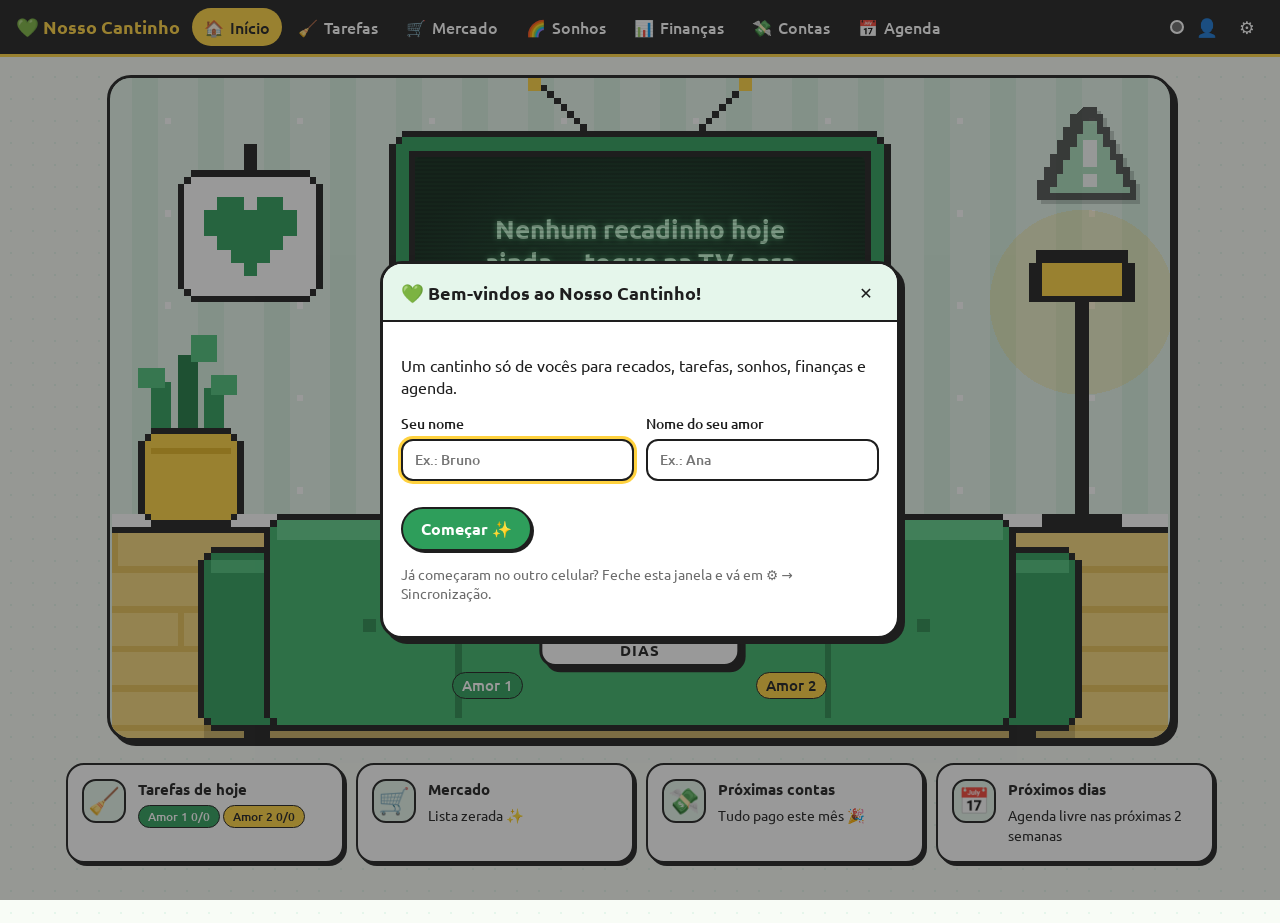
==== casal/index.html @ 43a8a281 "Adiciona site Nosso Cantinho para o casal Tela inicial com casal pixelado no sofá, TV com recadinhos" ====
<!DOCTYPE html>
<html lang="pt-BR">
<head>
<meta charset="UTF-8">
<meta name="viewport" content="width=device-width, initial-scale=1, viewport-fit=cover">
<meta name="theme-color" content="#1E1E1E">
<title>Nosso Cantinho</title>
<link rel="icon" href="data:image/svg+xml,<svg xmlns='http://www.w3.org/2000/svg' viewBox='0 0 100 100'><text y='.9em' font-size='90'>💚</text></svg>">
<link rel="preconnect" href="https://fonts.googleapis.com">
<link rel="preconnect" href="https://fonts.gstatic.com" crossorigin>
<link href="https://fonts.googleapis.com/css2?family=Ubuntu:wght@400;500;700&display=swap" rel="stylesheet">
<link rel="stylesheet" href="css/style.css">
</head>
<body>
  <header class="topo">
    <a class="logo" href="#inicio">💚 <span>Nosso Cantinho</span></a>
    <nav id="menu" class="menu" aria-label="Seções"></nav>
    <div class="topo-acoes">
      <button id="statusSync" class="status-sync off" aria-label="Sincronização"></button>
      <button id="quemSou" class="btn-icone claro" aria-label="Quem está usando"></button>
      <button id="config" class="btn-icone claro" aria-label="Configurações">⚙️</button>
    </div>
  </header>
  <main id="view"></main>
  <div id="modais"></div>
  <div id="toasts" aria-live="polite"></div>

  <script src="js/util.js"></script>
  <script src="js/store.js"></script>
  <script src="js/contas.js"></script>
  <script src="js/inicio.js"></script>
  <script src="js/tarefas.js"></script>
  <script src="js/mercado.js"></script>
  <script src="js/sonhos.js"></script>
  <script src="js/financas.js"></script>
  <script src="js/agenda.js"></script>
  <script src="js/app.js"></script>
</body>
</html>
---- casal/css/style.css ----
/* ========== Nosso Cantinho — verde, branco, preto e amarelo ========== */
:root {
  --verde: #2E9E5B;
  --verde-escuro: #1F7A43;
  --verde-claro: #E5F6EB;
  --verde-medio: #9BD9B0;
  --amarelo: #FFD23F;
  --amarelo-escuro: #E5B520;
  --amarelo-claro: #FFF5CC;
  --preto: #1E1E1E;
  --cinza: #6B6B6B;
  --cinza-claro: #EDEDED;
  --branco: #FFFFFF;
  --fundo: #F8FCF6;
  --vermelho: #FF3B3B;
  --vermelho-claro: #FFE3E3;
  --borda: 2.5px solid var(--preto);
  --sombra: 3px 3px 0 var(--preto);
  --sombra-mini: 2px 2px 0 var(--preto);
  --raio: 18px;
  --raio-mini: 12px;
}
* { box-sizing: border-box; }
html { -webkit-text-size-adjust: 100%; }
body {
  margin: 0; font-family: 'Ubuntu', system-ui, sans-serif; color: var(--preto); background: var(--fundo);
  background-image: radial-gradient(var(--verde-claro) 1.5px, transparent 1.5px); background-size: 22px 22px;
  min-height: 100vh; line-height: 1.4;
}
h1, h2, h3, h4 { margin: 0; font-weight: 700; }
button, input, select, textarea { font: inherit; color: inherit; }
a { color: inherit; }
[hidden] { display: none !important; }

/* ---------- Barra superior ---------- */
.topo {
  position: sticky; top: 0; z-index: 50; background: var(--preto); color: var(--branco);
  display: flex; align-items: center; gap: 12px; padding: 8px 16px; padding-top: max(8px, env(safe-area-inset-top));
  border-bottom: 3px solid var(--amarelo);
}
.logo { font-weight: 700; font-size: 1.15rem; text-decoration: none; color: var(--amarelo); white-space: nowrap; }
.menu { display: flex; gap: 4px; flex: 1; overflow-x: auto; scrollbar-width: none; }
.menu::-webkit-scrollbar { display: none; }
.menu a {
  position: relative; display: flex; align-items: center; gap: 6px; padding: 8px 12px; border-radius: 999px;
  text-decoration: none; color: var(--branco); white-space: nowrap; font-weight: 500; transition: background .15s;
}
.menu a:hover { background: rgba(255,255,255,.12); }
.menu a.ativo { background: var(--amarelo); color: var(--preto); }
.ponto-alerta { width: 8px; height: 8px; border-radius: 50%; background: var(--vermelho); position: absolute; top: 5px; right: 6px; animation: pisca 1s steps(2) infinite; }
.topo-acoes { display: flex; gap: 6px; align-items: center; }
.status-sync { width: 14px; height: 14px; border-radius: 50%; border: 2px solid var(--branco); background: var(--cinza); cursor: pointer; padding: 0; }
.status-sync.on { background: var(--verde); }
.status-sync.conectando { background: var(--amarelo); animation: pisca 1s infinite; }
.status-sync.erro { background: var(--vermelho); }

@media (max-width: 860px) {
  .topo { flex-wrap: wrap; padding: 8px 12px 0; }
  .logo { flex: 1; }
  .menu { order: 3; flex-basis: 100%; padding: 6px 0 8px; }
  .menu a { flex-direction: column; gap: 0; font-size: .72rem; padding: 6px 10px; border-radius: 14px; }
  .menu .ic { font-size: 1.2rem; }
}

/* ---------- Botões e campos ---------- */
.btn {
  display: inline-flex; align-items: center; justify-content: center; gap: 6px; cursor: pointer; text-decoration: none;
  background: var(--branco); border: var(--borda); border-radius: 999px; padding: 9px 18px; font-weight: 700;
  box-shadow: var(--sombra-mini); transition: transform .08s, box-shadow .08s; white-space: nowrap;
}
.btn:hover { transform: translate(-1px, -1px); box-shadow: 3px 3px 0 var(--preto); }
.btn:active { transform: translate(2px, 2px); box-shadow: 0 0 0 var(--preto); }
.btn.primario { background: var(--verde); color: var(--branco); }
.btn.perigo { background: var(--vermelho-claro); }
.btn.mini { padding: 5px 12px; font-size: .85rem; }
.btn.a { background: var(--verde); color: #fff; }
.btn.b { background: var(--amarelo); }
.btn-icone {
  display: inline-grid; place-items: center; width: 34px; height: 34px; border: none; background: transparent; cursor: pointer;
  border-radius: 50%; font-size: 1rem; text-decoration: none; flex-shrink: 0;
}
.btn-icone:hover { background: var(--verde-claro); }
.btn-icone.claro { color: var(--branco); font-size: 1.1rem; }
.btn-icone.claro:hover { background: rgba(255,255,255,.15); }
input:not([type=checkbox]):not([type=radio]):not([type=file]), select, textarea {
  width: 100%; border: var(--borda); border-radius: var(--raio-mini); padding: 9px 12px; background: var(--branco); outline: none;
  transition: box-shadow .12s;
}
input:focus, select:focus, textarea:focus { box-shadow: 0 0 0 3px var(--amarelo); }
textarea { resize: vertical; }
input[type=checkbox], input[type=radio] { accent-color: var(--verde); width: 18px; height: 18px; cursor: pointer; }

.segmentado { display: inline-flex; border: var(--borda); border-radius: 999px; overflow: hidden; background: var(--branco); box-shadow: var(--sombra-mini); }
.segmentado button { border: none; background: transparent; padding: 7px 14px; cursor: pointer; font-weight: 500; }
.segmentado button + button { border-left: var(--borda); }
.segmentado button.ativo { background: var(--preto); color: var(--branco); font-weight: 700; }
.segmentado button.ativo.a { background: var(--verde); }
.segmentado button.ativo.b { background: var(--amarelo); color: var(--preto); }
.segmentado.grande { display: flex; width: 100%; max-width: 520px; margin: 4px 0 14px; }
.segmentado.grande button { flex: 1; padding: 10px; }

.tag { display: inline-block; font-size: .78rem; padding: 2px 9px; border-radius: 999px; border: 1.5px solid var(--preto); background: var(--branco); font-weight: 500; white-space: nowrap; }
.tag.a { background: var(--verde); color: #fff; }
.tag.b { background: var(--amarelo); }
.tag.ab { background: var(--preto); color: #fff; }
.tag.ok { background: var(--verde-claro); }
.tag.aviso { background: var(--amarelo-claro); }
.tag.perigo { background: var(--vermelho-claro); color: #A01010; }
.tag.neutro { background: var(--cinza-claro); }
.avatar { display: inline-grid; place-items: center; width: 30px; height: 30px; border-radius: 50%; border: 2px solid var(--preto); font-weight: 700; font-size: .9rem; flex-shrink: 0; }
.avatar.a { background: var(--verde); color: #fff; }
.avatar.b { background: var(--amarelo); color: var(--preto); }
.topo .avatar { border-color: var(--branco); }
.ponto { display: inline-block; width: 10px; height: 10px; border-radius: 50%; border: 1.5px solid var(--preto); flex-shrink: 0; }
.ponto.a { background: var(--verde); } .ponto.b { background: var(--amarelo); } .ponto.ab { background: var(--preto); }

.barra { height: 14px; background: var(--branco); border: var(--borda); border-radius: 999px; overflow: hidden; }
.barra i { display: block; height: 100%; background: repeating-linear-gradient(45deg, var(--verde), var(--verde) 8px, #39B06A 8px, #39B06A 16px); transition: width .4s; border-right: 2px solid var(--preto); }
.barra i[style="width:0%"] { border: none; }
.progresso-linha { display: flex; align-items: center; gap: 10px; margin: 12px 0; font-weight: 500; font-size: .9rem; }
.progresso-linha .barra { flex: 1; }
.progresso-linha.grande .barra { height: 20px; }

/* ---------- Layout de páginas ---------- */
main { padding: 18px 16px 60px; max-width: 1180px; margin: 0 auto; }
.pagina-topo { display: flex; align-items: flex-start; justify-content: space-between; gap: 12px; margin-bottom: 14px; flex-wrap: wrap; }
.pagina-topo h1 { font-size: 1.7rem; }
.sub-titulo { margin: 4px 0 0; color: var(--cinza); }
.pagina.estreita { max-width: 720px; margin: 0 auto; }
.sub { font-size: 1rem; margin: 18px 0 8px; }
.vazio { color: var(--cinza); font-style: italic; }
.vazio-grande { text-align: center; padding: 40px 16px; border: 2.5px dashed var(--preto); border-radius: var(--raio); background: var(--branco); color: var(--cinza); }
.vazio-grande span { font-size: 3rem; display: block; }
.dica { font-size: .85rem; color: var(--cinza); }
.centro { text-align: center; }
.botoes { display: flex; gap: 8px; flex-wrap: wrap; margin-top: 14px; }
.botoes.direita { justify-content: flex-end; }
.nav-mes { display: flex; align-items: center; gap: 6px; margin-bottom: 14px; flex-wrap: wrap; }
.nav-mes h2 { font-size: 1.25rem; min-width: 160px; text-align: center; }
.nav-mes h2 small { display: block; font-size: .8rem; color: var(--cinza); font-weight: 400; }
.linha-form { display: flex; gap: 8px; margin: 8px 0; }
.linha-form input { flex: 1; }
.icone-input { width: 52px !important; flex: 0 0 52px !important; text-align: center; }
.form-grade { display: grid; grid-template-columns: 1fr 1fr; gap: 12px; }
.form-grade label { display: flex; flex-direction: column; gap: 4px; font-weight: 500; font-size: .9rem; }
.form-grade .larga { grid-column: 1 / -1; }
.form-grade .check-linha { flex-direction: row; align-items: center; gap: 8px; margin-top: 22px; }
@media (max-width: 520px) { .form-grade { grid-template-columns: 1fr; } .form-grade .check-linha { margin-top: 0; } }

.tiles { display: grid; grid-template-columns: repeat(auto-fit, minmax(150px, 1fr)); gap: 10px; margin-bottom: 16px; }
.tile { background: var(--branco); border: var(--borda); border-radius: var(--raio); padding: 12px 14px; box-shadow: var(--sombra); }
.tile small { display: block; color: var(--cinza); font-weight: 500; }
.tile b { font-size: 1.3rem; }
.tile.ok { background: var(--verde-claro); }
.tile.aviso { background: var(--amarelo-claro); }
.tile.perigo { background: var(--vermelho-claro); }
.tile.a { background: var(--verde); color: #fff; } .tile.a small { color: #E8FFF0; }
.tile.b { background: var(--amarelo); } .tile.b small { color: #5A4A00; }

/* ---------- Modal, toast, popover ---------- */
.modal-fundo { position: fixed; inset: 0; background: rgba(30,30,30,.45); z-index: 100; display: grid; place-items: center; padding: 16px; animation: aparece .15s; }
.modal { background: var(--branco); border: 3px solid var(--preto); border-radius: 22px; box-shadow: 5px 5px 0 var(--preto); width: 100%; max-width: 520px; max-height: calc(100vh - 32px); display: flex; flex-direction: column; animation: pula .22s; }
.modal.largo { max-width: 920px; }
.modal-topo { display: flex; align-items: center; justify-content: space-between; padding: 12px 14px 10px 18px; border-bottom: var(--borda); background: var(--verde-claro); border-radius: 19px 19px 0 0; }
.modal-topo h2 { font-size: 1.15rem; }
.modal-corpo { padding: 16px 18px 20px; overflow-y: auto; }
#toasts { position: fixed; bottom: 16px; left: 50%; transform: translateX(-50%); z-index: 200; display: flex; flex-direction: column; gap: 8px; align-items: center; width: calc(100% - 32px); max-width: 420px; pointer-events: none; }
.toast { background: var(--preto); color: var(--branco); padding: 10px 16px; border-radius: 14px; border: 2px solid var(--amarelo); animation: pula .25s; transition: opacity .4s, transform .4s; text-align: center; }
.toast.festa { background: var(--amarelo); color: var(--preto); border-color: var(--preto); box-shadow: var(--sombra); font-size: 1.05rem; }
.toast.erro { background: var(--vermelho); border-color: var(--preto); }
.toast.sai { opacity: 0; transform: translateY(10px); }
.popover { position: fixed; z-index: 150; background: var(--branco); border: var(--borda); border-radius: 14px; box-shadow: var(--sombra); padding: 10px; display: flex; flex-direction: column; gap: 6px; width: 180px; animation: pula .15s; }
.popover small { font-weight: 700; }
.coracao-voa { position: fixed; z-index: 300; pointer-events: none; font-size: 1.2rem; animation: voa 1s ease-out forwards; }
@keyframes voa { to { transform: translate(var(--dx), var(--dy)) scale(1.3); opacity: 0; } }
@keyframes aparece { from { opacity: 0; } }
@keyframes pula { from { transform: scale(.92); opacity: 0; } }
@keyframes pisca { 50% { opacity: .25; } }

.lista-check { list-style: none; padding: 0; margin: 0; display: flex; flex-direction: column; gap: 6px; }
.lista-check li { display: flex; align-items: center; gap: 8px; background: var(--branco); border: 2px solid var(--preto); border-radius: 12px; padding: 6px 6px 6px 12px; transition: opacity .35s, transform .35s; }
.lista-check li label { flex: 1; display: flex; align-items: center; gap: 10px; cursor: pointer; }
.lista-check li.saindo { opacity: 0; transform: translateX(40px); }
.lista-check.feitas li { background: var(--verde-claro); }
.lista-check.feitas span, .lista-check input:checked + span { text-decoration: line-through; color: var(--cinza); }
.check-grande { display: inline-flex; align-items: center; gap: 6px; cursor: pointer; font-weight: 500; }
.check-grande input { position: absolute; opacity: 0; width: 1px; height: 1px; }
.check-grande span::before { content: ''; display: inline-grid; place-items: center; width: 24px; height: 24px; border: var(--borda); border-radius: 8px; background: var(--branco); vertical-align: middle; font-size: .9rem; transition: background .15s; }
.check-grande.sozinho span::before { margin: 0; }
.check-grande input:checked + span::before { content: '✔'; background: var(--verde); color: #fff; }
.check-grande input:focus-visible + span::before { box-shadow: 0 0 0 3px var(--amarelo); }
.check-grande span { display: inline-flex; align-items: center; gap: 6px; }

/* ========== INÍCIO ========== */
.cena {
  position: relative; container-type: inline-size; width: 100%; aspect-ratio: 16 / 10; max-height: 74vh; margin: 0 auto;
  border: 3px solid var(--preto); border-radius: 24px; overflow: hidden; box-shadow: 5px 5px 0 var(--preto); background: #E5F6EB;
}
@supports (max-height: 74vh) { .cena { max-width: calc(74vh * 1.6); } }
.cena-svg { position: absolute; inset: 0; width: 100%; height: 100%; display: block; image-rendering: pixelated; }
.cena .brilho { animation: brilho 3s ease-in-out infinite; }
@keyframes brilho { 50% { opacity: .38; } }
.coracao-bob { animation: bob 1.6s steps(2) infinite; }
@keyframes bob { 50% { transform: translateY(-2px); } }
.pessoa-a { animation: respira 3.2s steps(2) infinite; }
.pessoa-b { animation: respira 3.2s steps(2) infinite .8s; }
@keyframes respira { 50% { transform: translateY(.6px); } }

.tv-tela {
  position: absolute; left: 28.75%; top: 12%; width: 42.5%; height: 36%; border: none; cursor: pointer; padding: 3% 4%;
  background: radial-gradient(ellipse at center, #1A4A2E 0%, #0E2A1A 75%); color: #C8FFD8; border-radius: 6px;
  display: flex; flex-direction: column; align-items: center; justify-content: center; gap: 4%; text-align: center; overflow: hidden;
  font-family: 'Ubuntu', monospace; text-shadow: 0 0 6px rgba(120,255,170,.6);
}
.tv-tela::before { content: ''; position: absolute; inset: 0; background: repeating-linear-gradient(0deg, rgba(0,0,0,.18) 0 2px, transparent 2px 4px); pointer-events: none; }
.tv-tela::after { content: '✏️ toque para escrever'; position: absolute; bottom: 4%; right: 4%; font-size: 1.3cqw; opacity: 0; transition: opacity .2s; color: var(--amarelo); }
.tv-tela:hover::after { opacity: .9; }
.tv-msg { font-size: clamp(11px, 2.5cqw, 26px); font-weight: 700; line-height: 1.25; transition: opacity .3s; display: -webkit-box; -webkit-line-clamp: 4; -webkit-box-orient: vertical; overflow: hidden; }
.tv-autor { font-size: clamp(9px, 1.4cqw, 15px); color: var(--amarelo); text-shadow: none; }
.tv-tela.chiado .tv-msg, .tv-tela.chiado .tv-autor { opacity: 0; }
.tv-tela.chiado { background: repeating-radial-gradient(circle at 30% 40%, #3a5 0 1px, #0E2A1A 1px 3px); animation: chiado .1s steps(2) infinite; }
@keyframes chiado { 50% { background-position: 3px 2px; filter: brightness(1.4); } }

.ofensiva {
  position: absolute; left: 50%; top: 73%; transform: translateX(-50%); width: 19%; padding: .6cqw 0;
  background: var(--branco); border: 3px solid var(--preto); border-radius: 1.5cqw; box-shadow: 0.5cqw 0.5cqw 0 var(--preto);
  display: flex; flex-direction: column; align-items: center; cursor: pointer; line-height: 1;
}
.ofensiva .fogo { font-size: clamp(16px, 3.4cqw, 40px); animation: chama 1.2s ease-in-out infinite; }
.ofensiva b { font-size: clamp(16px, 3.6cqw, 42px); color: #FF8A00; -webkit-text-stroke: 1px var(--preto); }
.ofensiva small { font-size: clamp(9px, 1.4cqw, 16px); font-weight: 700; text-transform: uppercase; letter-spacing: .05em; }
.ofensiva.apagada .fogo { filter: grayscale(1); opacity: .6; animation: none; }
.ofensiva.apagada b { color: var(--cinza); }
@keyframes chama { 50% { transform: scale(1.12) rotate(-4deg); } }

.alerta { position: absolute; right: 2.5%; top: 4%; width: 10%; aspect-ratio: 1; border: none; background: none; cursor: pointer; padding: 0; }
.alerta svg { width: 100%; height: 100%; image-rendering: pixelated; filter: drop-shadow(.4cqw .4cqw 0 rgba(0,0,0,.25)); }
.alerta.piscando svg { animation: alerta 0.9s steps(2) infinite; }
@keyframes alerta { 50% { transform: scale(1.1); filter: drop-shadow(0 0 1.5cqw #FF3B3B); } }
.alerta .badge { position: absolute; top: -4%; right: -6%; min-width: 2.6cqw; height: 2.6cqw; min-height: 18px; min-width: 18px; padding: 0 4px; border-radius: 999px; background: var(--preto); color: var(--branco); font-size: clamp(10px, 1.5cqw, 16px); font-weight: 700; display: grid; place-items: center; border: 2px solid var(--branco); }
.alerta.calmo { opacity: .75; }

.nomes-sofa { position: absolute; top: 90%; left: 0; right: 0; display: flex; justify-content: center; gap: 22%; pointer-events: none; }
.nomes-sofa .tag { font-size: clamp(9px, 1.4cqw, 15px); }

.cards-resumo { display: grid; grid-template-columns: repeat(auto-fit, minmax(220px, 1fr)); gap: 12px; margin-top: 22px; }
.card-resumo { display: flex; gap: 12px; align-items: flex-start; background: var(--branco); border: var(--borda); border-radius: var(--raio); padding: 14px; text-decoration: none; box-shadow: var(--sombra); transition: transform .1s; }
.card-resumo:hover { transform: translate(-2px, -2px); box-shadow: 5px 5px 0 var(--preto); }
.card-resumo h4 { font-size: .95rem; margin-bottom: 4px; }
.card-resumo p { margin: 2px 0; font-size: .9rem; }
.card-resumo.destaque { background: var(--amarelo); }
.cr-icone { font-size: 1.6rem; width: 44px; height: 44px; display: grid; place-items: center; background: var(--verde-claro); border: 2px solid var(--preto); border-radius: 14px; flex-shrink: 0; }
.linha-mini { white-space: nowrap; overflow: hidden; text-overflow: ellipsis; max-width: 100%; }
.card-resumo > div { min-width: 0; }

/* Recadinhos */
.form-msg { display: flex; flex-direction: column; gap: 10px; }
.msg { display: flex; align-items: center; gap: 8px; border: 2px solid var(--preto); border-radius: 14px; padding: 8px 8px 8px 12px; margin-bottom: 6px; }
.msg > div { flex: 1; }
.msg p { margin: 0; }
.msg small { color: var(--cinza); }
.msg.a { background: var(--verde-claro); } .msg.b { background: var(--amarelo-claro); }

/* Ofensiva */
.ofensiva-grande { text-align: center; }
.ofensiva-grande span { font-size: 4rem; display: block; animation: chama 1.2s infinite; }
.ofensiva-grande b { font-size: 3rem; color: #FF8A00; -webkit-text-stroke: 1.5px var(--preto); }
.ofensiva-grande p { margin: 0; font-weight: 700; }
.ofensiva-grande.apagada span { filter: grayscale(1); animation: none; }
.cal-ofensiva { display: grid; grid-template-columns: repeat(7, 1fr); gap: 6px; margin: 16px 0; }
.cal-ofensiva span { aspect-ratio: 1; display: grid; place-items: center; border-radius: 50%; font-size: .85rem; border: 2px solid var(--cinza-claro); }
.cal-ofensiva .cab { border: none; font-weight: 700; aspect-ratio: auto; }
.cal-ofensiva .on { background: #FFB020; border-color: var(--preto); font-weight: 700; }
.cal-ofensiva .hoje { outline: 3px solid var(--verde); outline-offset: 1px; }
.cal-ofensiva .futuro { opacity: .35; }
.stats-linha { display: flex; gap: 10px; }
.stats-linha div { flex: 1; text-align: center; border: var(--borda); border-radius: 14px; padding: 10px; background: var(--verde-claro); }
.stats-linha b { font-size: 1.5rem; display: block; }

/* ========== TAREFAS ========== */
.duo { display: grid; grid-template-columns: 1fr 1fr; gap: 14px; }
@media (max-width: 640px) { .duo { gap: 8px; } .coluna-tarefas { padding: 10px 8px; } .coluna-topo .avatar { display: none; } .nome-pessoa { font-size: 1rem; } }
.coluna-tarefas { background: var(--branco); border: 3px solid var(--preto); border-radius: var(--raio); padding: 12px; min-height: 230px; box-shadow: var(--sombra); transition: transform .12s, background .12s; }
.coluna-tarefas.a { border-top: 10px solid var(--verde); }
.coluna-tarefas.b { border-top: 10px solid var(--amarelo); }
.coluna-tarefas.sobre { background: var(--verde-claro); transform: scale(1.02); }
.coluna-topo { display: flex; align-items: center; gap: 8px; margin-bottom: 8px; }
.nome-pessoa { flex: 1; border: 2px dashed transparent !important; font-weight: 700; font-size: 1.15rem; padding: 4px 6px !important; background: transparent !important; min-width: 0; }
.nome-pessoa:hover, .nome-pessoa:focus { border-color: var(--preto) !important; }
.contador { font-weight: 700; background: var(--preto); color: #fff; border-radius: 999px; padding: 2px 10px; font-size: .85rem; }
.tarefas-pessoa { list-style: none; margin: 10px 0 0; padding: 0; display: flex; flex-direction: column; gap: 6px; }
.tarefa { display: flex; align-items: center; gap: 4px; border: 2px solid var(--preto); border-radius: 12px; padding: 6px 4px 6px 10px; background: var(--fundo); touch-action: none; cursor: grab; user-select: none; }
.tarefa label { flex: 1; display: flex; gap: 8px; align-items: center; cursor: pointer; }
.tarefa.feita { background: var(--verde-claro); }
.tarefa.feita span { text-decoration: line-through; color: var(--cinza); }
.solte-aqui { border: 2.5px dashed var(--cinza); border-radius: 12px; padding: 18px 8px; text-align: center; color: var(--cinza); margin-top: 10px; }
.parabens { text-align: center; font-weight: 700; color: var(--verde-escuro); }
.banco { margin-top: 18px; background: var(--amarelo-claro); border: 3px solid var(--preto); border-radius: var(--raio); padding: 14px; box-shadow: var(--sombra); transition: background .12s; }
.banco.sobre { background: var(--vermelho-claro); }
.banco-topo { display: flex; justify-content: space-between; align-items: center; margin-bottom: 10px; }
.chips { display: flex; flex-wrap: wrap; gap: 8px; margin-bottom: 8px; }
.chip-tarefa { display: inline-flex; align-items: center; gap: 4px; background: var(--branco); border: 2px solid var(--preto); border-radius: 999px; padding: 7px 14px; cursor: grab; touch-action: none; user-select: none; font-weight: 500; box-shadow: var(--sombra-mini); transition: transform .1s; }
.chip-tarefa:hover { transform: translateY(-2px) rotate(-1deg); }
.chip-tarefa.usada { background: var(--verde-claro); }
.chip-tarefa .btn-icone { width: 22px; height: 22px; font-size: .75rem; }
.chip-tarefa .ponto { width: 9px; height: 9px; }
.fantasma { position: fixed; z-index: 400; pointer-events: none; opacity: .9; transform: rotate(-4deg) scale(1.05); box-shadow: 6px 6px 0 rgba(0,0,0,.3) !important; }
.arrastando { opacity: .35; }
body.modo-arraste { cursor: grabbing; user-select: none; }

/* ========== MERCADO ========== */
.form-mercado { display: grid; grid-template-columns: 1fr 80px 80px auto; gap: 8px; }
@media (max-width: 520px) { .form-mercado { grid-template-columns: 1fr 64px 70px auto; } }
.tabela { width: 100%; border-collapse: separate; border-spacing: 0; background: var(--branco); border: var(--borda); border-radius: var(--raio-mini); overflow: hidden; }
.tabela th { background: var(--preto); color: var(--branco); text-align: left; padding: 8px 10px; font-size: .85rem; font-weight: 500; white-space: nowrap; }
.tabela td { padding: 6px 10px; border-top: 1.5px solid var(--cinza-claro); vertical-align: middle; }
.tabela.mercado td:first-child, .tabela.mercado th:first-child { width: 48px; text-align: center; }
.tabela tr.comprado { background: var(--verde-claro); }
.tabela tr.comprado .nome-item { text-decoration: line-through; color: var(--cinza); }
.nome-item { font-weight: 500; }
.qtd { display: inline-flex; align-items: center; gap: 2px; white-space: nowrap; }
.qtd .btn-icone { width: 28px; height: 28px; border: 2px solid var(--preto); background: var(--branco); }
.qtd span { min-width: 54px; text-align: center; font-weight: 500; }

/* ========== SONHOS ========== */
.pastas { display: grid; grid-template-columns: repeat(auto-fill, minmax(220px, 1fr)); gap: 22px 16px; padding-top: 14px; }
.pasta { position: relative; border: none; background: none; padding: 0; cursor: pointer; text-align: left; transition: transform .15s; --cor: var(--verde); --cor-texto: #fff; }
.pasta:hover { transform: translateY(-4px) rotate(-1deg); }
.pasta.amarelo { --cor: var(--amarelo); --cor-texto: var(--preto); }
.pasta.preto { --cor: var(--preto); --cor-texto: #fff; }
.pasta.branco { --cor: var(--branco); --cor-texto: var(--preto); }
.pasta .aba { position: absolute; top: -14px; left: 0; width: 42%; height: 22px; background: var(--cor); border: 3px solid var(--preto); border-bottom: none; border-radius: 12px 12px 0 0; }
.pasta-corpo { position: relative; display: flex; flex-direction: column; gap: 8px; background: var(--cor); color: var(--cor-texto); border: 3px solid var(--preto); border-radius: 0 16px 16px 16px; padding: 12px; box-shadow: var(--sombra); min-height: 220px; }
.pasta-corpo img { width: 100%; height: 120px; object-fit: cover; border-radius: 10px; border: 2px solid var(--preto); background: var(--cinza-claro); }
.pasta-emoji { height: 120px; display: grid; place-items: center; font-size: 3.4rem; background: rgba(255,255,255,.25); border: 2px dashed currentColor; border-radius: 10px; }
.pasta-titulo { font-weight: 700; font-size: 1.05rem; }
.pasta small { font-size: .8rem; opacity: .9; }
.pasta.nova .pasta-corpo { background: transparent; color: var(--preto); border-style: dashed; box-shadow: none; justify-content: center; }
.pasta.nova .aba { background: transparent; border-style: dashed; }
.pasta.realizado .pasta-corpo::after { content: '🏆'; position: absolute; top: -18px; right: -10px; font-size: 2rem; transform: rotate(12deg); }
.sonho-cab { display: flex; gap: 8px; align-items: center; flex-wrap: wrap; }
.icone-input.grande { width: 60px !important; font-size: 1.6rem; padding: 4px !important; }
.titulo-input { flex: 1; font-size: 1.3rem !important; font-weight: 700; min-width: 180px; }
.cores { display: flex; gap: 6px; }
.cor { width: 28px; height: 28px; border-radius: 50%; border: 2.5px solid var(--preto); cursor: pointer; padding: 0; }
.cor.verde { background: var(--verde); } .cor.amarelo { background: var(--amarelo); } .cor.preto { background: var(--preto); } .cor.branco { background: var(--branco); }
.cor.ativo { outline: 3px solid var(--amarelo); outline-offset: 2px; }
.cor.amarelo.ativo { outline-color: var(--verde); }
.sonho-grade { display: grid; grid-template-columns: 1fr 1fr; gap: 20px; }
@media (max-width: 700px) { .sonho-grade { grid-template-columns: 1fr; } }
.upload { display: block; border: 2.5px dashed var(--preto); border-radius: 14px; padding: 16px; text-align: center; cursor: pointer; background: var(--amarelo-claro); font-weight: 700; }
.upload:hover { background: var(--amarelo); }
.upload input { display: none; }
.galeria { display: grid; grid-template-columns: repeat(auto-fill, minmax(100px, 1fr)); gap: 8px; margin-top: 10px; }
.foto { position: relative; }
.foto img { width: 100%; aspect-ratio: 1; object-fit: cover; border-radius: 10px; border: 2px solid var(--preto); cursor: zoom-in; display: block; background: var(--cinza-claro); }
.foto .btn-icone { position: absolute; top: 4px; right: 4px; width: 26px; height: 26px; background: var(--branco); border: 2px solid var(--preto); font-size: .75rem; }
.foto-grande { width: 100%; max-height: 75vh; object-fit: contain; border-radius: 12px; }

/* ========== FINANÇAS ========== */
.abas-mes { display: flex; align-items: center; gap: 6px; margin-bottom: 12px; flex-wrap: wrap; }
.abas-mes > b { font-size: 1.2rem; }
.meses { display: flex; gap: 4px; overflow-x: auto; flex: 1; padding: 4px 2px; scrollbar-width: thin; }
.meses button { border: 2px solid var(--preto); background: var(--branco); border-radius: 10px 10px 4px 4px; padding: 6px 10px; cursor: pointer; font-weight: 700; font-size: .85rem; }
.meses button.hoje { border-bottom: 4px solid var(--verde); }
.meses button.ativo { background: var(--verde); color: var(--branco); box-shadow: var(--sombra-mini); }
.titulo-mes { font-size: 1.1rem; margin: 6px 0 12px; text-transform: uppercase; letter-spacing: .03em; }
.resumo-renda { margin-bottom: 16px; overflow-x: auto; }
.resumo-renda .tabela td, .resumo-renda .tabela th { white-space: nowrap; }
.neg { color: #C21818; }
.grade-fin { display: grid; grid-template-columns: repeat(auto-fit, minmax(420px, 1fr)); gap: 16px; }
@media (max-width: 480px) { .grade-fin { grid-template-columns: 1fr; } }
.card-fin { background: var(--branco); border: var(--borda); border-radius: var(--raio); padding: 14px; box-shadow: var(--sombra); min-width: 0; }
.card-fin.largo { grid-column: 1 / -1; }
.card-fin-topo { display: flex; justify-content: space-between; gap: 8px; margin-bottom: 10px; align-items: flex-start; }
.card-fin-topo small { color: var(--cinza); display: block; font-size: .8rem; }
.card-fin-topo .total { background: var(--amarelo); border: 2px solid var(--preto); border-radius: 999px; padding: 3px 12px; white-space: nowrap; }
.card-fin .tabela { border-width: 2px; margin-bottom: 10px; }
.rolagem { overflow-x: auto; }
.tabela.editavel td { padding: 4px; }
.tabela.editavel input:not([type=checkbox]), .tabela.editavel select { border-width: 1.5px; border-radius: 8px; padding: 6px 8px; min-width: 90px; font-size: .9rem; }
.tabela.editavel input.mini { min-width: 54px; width: 60px; }
.tabela.editavel input[type=date] { min-width: 130px; }
.linha-conta { background: var(--amarelo-claro); }
.linha-conta td { font-size: .9rem; }
.linha-total td { background: var(--verde-claro); }
.tabela.ano tr { cursor: pointer; }
.tabela.ano tr:hover td { background: var(--amarelo-claro); }
.tabela.ano tr.atual td { background: var(--verde-claro); font-weight: 700; }
.aviso-copiar { display: flex; align-items: center; gap: 10px; flex-wrap: wrap; background: var(--amarelo-claro); border: 2px dashed var(--preto); border-radius: 14px; padding: 10px 14px; margin-bottom: 16px; }
.aviso-copiar p { margin: 0; font-weight: 500; }

/* ========== CONTAS ========== */
.lista-contas { display: flex; flex-direction: column; gap: 10px; }
.conta { display: flex; align-items: center; gap: 12px; flex-wrap: wrap; background: var(--branco); border: var(--borda); border-radius: var(--raio); padding: 10px 12px; box-shadow: var(--sombra); }
.conta.perigo { border-color: #C21818; box-shadow: 3px 3px 0 #C21818; }
.conta.paga { background: var(--verde-claro); }
.conta.paga h4 { text-decoration: line-through; color: var(--cinza); }
.conta-dia { width: 52px; height: 52px; border: 2.5px solid var(--preto); border-radius: 14px; background: var(--amarelo); display: flex; flex-direction: column; align-items: center; justify-content: center; line-height: 1; flex-shrink: 0; }
.conta-dia small { font-size: .65rem; text-transform: uppercase; } .conta-dia b { font-size: 1.3rem; }
.conta-info { flex: 1; min-width: 180px; }
.conta-info p { margin: 4px 0 0; display: flex; gap: 4px; flex-wrap: wrap; }
.conta-valor { display: inline-flex; align-items: center; gap: 4px; font-weight: 700; }
.conta-valor input { width: 110px !important; padding: 6px 8px !important; }
.conta .acoes { display: flex; }

/* ========== AGENDA ========== */
.agenda-topo { display: flex; align-items: center; gap: 6px; flex-wrap: wrap; margin-bottom: 8px; }
.agenda-topo h2 { font-size: 1.25rem; flex: 1; min-width: 160px; }
.legenda { display: flex; gap: 14px; flex-wrap: wrap; font-size: .85rem; margin-bottom: 10px; }
.legenda span { display: inline-flex; align-items: center; gap: 5px; }
.grade-mes { display: grid; grid-template-columns: repeat(7, minmax(0, 1fr)); background: var(--branco); border: 3px solid var(--preto); border-radius: var(--raio); overflow: hidden; box-shadow: var(--sombra); }
.grade-mes .cab { background: var(--preto); color: var(--branco); text-align: center; padding: 6px 0; font-size: .8rem; font-weight: 700; }
.grade-mes .dia { min-height: 104px; border-right: 1.5px solid var(--cinza-claro); border-bottom: 1.5px solid var(--cinza-claro); padding: 4px; cursor: pointer; display: flex; flex-direction: column; gap: 2px; min-width: 0; transition: background .1s; }
.grade-mes .dia:hover { background: var(--amarelo-claro); }
.grade-mes .dia.fora { background: #FAFAFA; color: #AAA; }
.grade-mes .num { font-size: .8rem; font-weight: 700; width: 24px; height: 24px; display: grid; place-items: center; border-radius: 50%; align-self: center; }
.grade-mes .dia.hoje .num { background: var(--verde); color: var(--branco); }
.pill { display: block; width: 100%; text-align: left; border: 1.5px solid var(--preto); border-radius: 6px; padding: 1px 5px; font-size: .72rem; white-space: nowrap; overflow: hidden; text-overflow: ellipsis; cursor: pointer; background: var(--branco); }
.pill.a { background: var(--verde); color: var(--branco); }
.pill.b { background: var(--amarelo); }
.pill.ab { background: var(--preto); color: var(--branco); }
.pill.riscado { text-decoration: line-through; opacity: .6; }
.mais { border: none; background: none; font-size: .72rem; font-weight: 700; cursor: pointer; text-align: left; padding: 0 4px; }
@media (max-width: 640px) {
  .grade-mes .dia { min-height: 70px; padding: 2px; }
  .pill { font-size: 0; padding: 0; height: 7px; border-width: 1px; border-radius: 4px; }
  .pill b { display: none; }
  .mais { font-size: .62rem; }
}
.semana { background: var(--branco); border: 3px solid var(--preto); border-radius: var(--raio); overflow: hidden; box-shadow: var(--sombra); }
.sem-cab, .sem-diatodo { display: grid; grid-template-columns: 48px repeat(7, minmax(0, 1fr)); }
.sem-cab div { text-align: center; padding: 6px 0; cursor: pointer; }
.sem-cab small { display: block; font-size: .72rem; color: var(--cinza); }
.sem-cab b { font-size: 1.2rem; display: inline-grid; place-items: center; width: 34px; height: 34px; border-radius: 50%; }
.sem-cab .hoje b { background: var(--verde); color: #fff; }
.sem-diatodo { border-top: 1.5px solid var(--cinza-claro); border-bottom: 2.5px solid var(--preto); }
.sem-diatodo > div { padding: 3px; min-height: 28px; display: flex; flex-direction: column; gap: 2px; border-left: 1.5px solid var(--cinza-claro); min-width: 0; }
.sem-diatodo > div:first-child { border: none; display: grid; place-items: center; }
.sem-diatodo small { font-size: .62rem; color: var(--cinza); }
.sem-corpo { display: grid; grid-template-columns: 48px repeat(7, minmax(0, 1fr)); height: 520px; overflow-y: auto; position: relative; }
.horas small { font-size: .65rem; color: var(--cinza); position: relative; top: -7px; padding-left: 4px; }
.sem-col { position: relative; border-left: 1.5px solid var(--cinza-claro); cursor: pointer; }
.sem-col.hoje { background: #FBFFF8; }
.sem-col > i { position: absolute; left: 0; right: 0; border-top: 1px solid var(--cinza-claro); }
.bloco { position: absolute; left: 2px; right: 2px; border: 1.5px solid var(--preto); border-radius: 8px; padding: 2px 4px; text-align: left; overflow: hidden; font-size: .72rem; cursor: pointer; display: flex; flex-direction: column; background: var(--branco); z-index: 1; }
.bloco.a { background: var(--verde); color: #fff; } .bloco.b { background: var(--amarelo); } .bloco.ab { background: var(--preto); color: #fff; }
.bloco b { white-space: nowrap; overflow: hidden; text-overflow: ellipsis; }
.agora { position: absolute; left: 0; right: 0; height: 2px; background: var(--vermelho); z-index: 2; }
.agora::before { content: ''; position: absolute; left: -5px; top: -4px; width: 10px; height: 10px; border-radius: 50%; background: var(--vermelho); }
.lista-agenda { display: flex; flex-direction: column; gap: 10px; }
.lista-dia { display: flex; gap: 12px; background: var(--branco); border: var(--borda); border-radius: var(--raio); padding: 10px; box-shadow: var(--sombra-mini); }
.ld-data { width: 64px; text-align: center; flex-shrink: 0; }
.ld-data b { font-size: 1.5rem; display: block; }
.ld-data small { font-size: .72rem; color: var(--cinza); }
.ld-data.hoje b { color: var(--verde); }
.ld-itens { flex: 1; display: flex; flex-direction: column; gap: 4px; min-width: 0; }
.ld-item { display: flex; align-items: center; gap: 10px; border: none; background: none; text-align: left; padding: 6px 8px; border-radius: 10px; cursor: pointer; width: 100%; }
.ld-item:hover { background: var(--verde-claro); }
.ld-item .hora { width: 92px; font-size: .82rem; color: var(--cinza); flex-shrink: 0; }
.ld-item > span:nth-child(3) { flex: 1; font-weight: 500; overflow: hidden; text-overflow: ellipsis; white-space: nowrap; }
.ld-item small { color: var(--cinza); }
.tipos, .dias-semana { display: flex; flex-wrap: wrap; gap: 6px; }
.opcao { cursor: pointer; flex-direction: row !important; }
.opcao input { position: absolute; opacity: 0; width: 1px; }
.opcao span { border: 2px solid var(--preto); border-radius: 999px; padding: 5px 12px; background: var(--branco); font-weight: 500; }
.opcao.mini span { padding: 4px 9px; font-size: .82rem; }
.opcao input:checked + span { background: var(--verde); color: #fff; box-shadow: var(--sombra-mini); }
.opcao input:focus-visible + span { box-shadow: 0 0 0 3px var(--amarelo); }

@media (prefers-reduced-motion: reduce) {
  *, *::before, *::after { animation-duration: .01ms !important; animation-iteration-count: 1 !important; transition: none !important; }
}
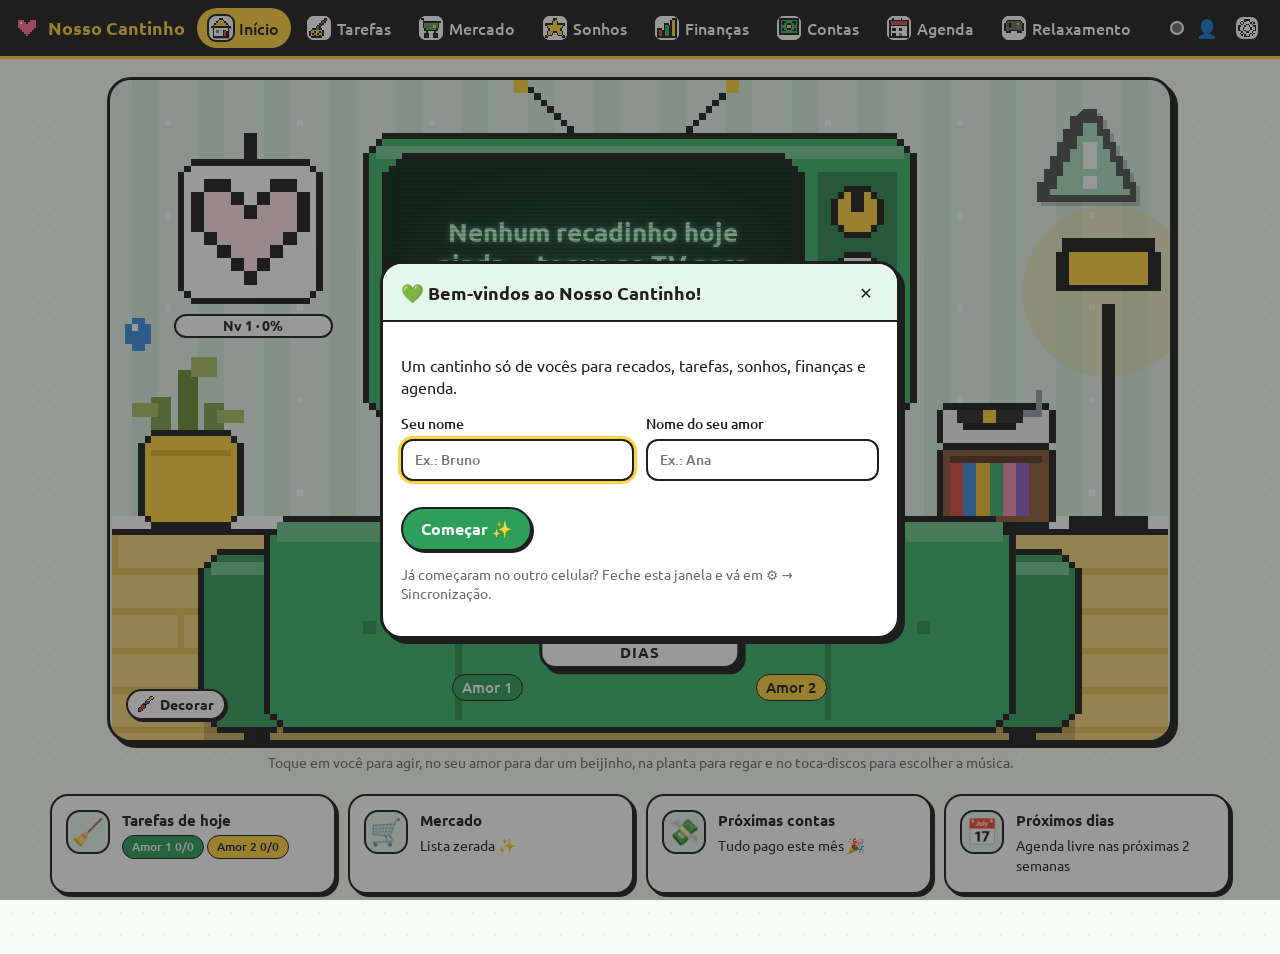
==== commit 581b7582: "Casa compartilhada, decoração, nível de amor, toca-discos e aba Relaxamento - Aviso quando a pessoa " ====
--- a/casal/index.html
+++ b/casal/index.html
@@ -26,14 +26,21 @@
   <div id="toasts" aria-live="polite"></div>
 
   <script src="js/util.js"></script>
+  <script src="js/pixel.js"></script>
   <script src="js/store.js"></script>
+  <script src="js/amor.js"></script>
+  <script src="js/musica.js"></script>
+  <script src="js/casa.js"></script>
   <script src="js/contas.js"></script>
-  <script src="js/inicio.js"></script>
+  <script src="js/cena.js"></script>
+<script src="js/decorar.js"></script>
+<script src="js/inicio.js"></script>
   <script src="js/tarefas.js"></script>
   <script src="js/mercado.js"></script>
   <script src="js/sonhos.js"></script>
   <script src="js/financas.js"></script>
   <script src="js/agenda.js"></script>
+<script src="js/relax.js"></script>
   <script src="js/app.js"></script>
 </body>
 </html>
--- a/casal/css/style.css
+++ b/casal/css/style.css
@@ -19,6 +19,7 @@
   --sombra-mini: 2px 2px 0 var(--preto);
   --raio: 18px;
   --raio-mini: 12px;
+  color-scheme: light;
 }
 * { box-sizing: border-box; }
 html { -webkit-text-size-adjust: 100%; }
@@ -34,8 +35,9 @@
 
 /* ---------- Barra superior ---------- */
 .topo {
-  position: sticky; top: 0; z-index: 50; background: var(--preto); color: var(--branco);
-  display: flex; align-items: center; gap: 12px; padding: 8px 16px; padding-top: max(8px, env(safe-area-inset-top));
+  position: sticky; top: env(safe-area-inset-top, 0px); z-index: 50; background: var(--preto); color: var(--branco);
+  display: flex; align-items: center; gap: 12px; padding-block: 8px;
+  padding-left: max(16px, env(safe-area-inset-left, 0px)); padding-right: max(16px, env(safe-area-inset-right, 0px));
   border-bottom: 3px solid var(--amarelo);
 }
 .logo { font-weight: 700; font-size: 1.15rem; text-decoration: none; color: var(--amarelo); white-space: nowrap; }
@@ -55,7 +57,7 @@
 .status-sync.erro { background: var(--vermelho); }
 
 @media (max-width: 860px) {
-  .topo { flex-wrap: wrap; padding: 8px 12px 0; }
+  .topo { flex-wrap: wrap; padding-top: 8px; padding-bottom: 0; }
   .logo { flex: 1; }
   .menu { order: 3; flex-basis: 100%; padding: 6px 0 8px; }
   .menu a { flex-direction: column; gap: 0; font-size: .72rem; padding: 6px 10px; border-radius: 14px; }
@@ -122,7 +124,8 @@
 .progresso-linha.grande .barra { height: 20px; }
 
 /* ---------- Layout de páginas ---------- */
-main { padding: 18px 16px 60px; max-width: 1180px; margin: 0 auto; }
+main { padding-block: 18px 60px; padding-left: max(16px, env(safe-area-inset-left, 0px)); padding-right: max(16px, env(safe-area-inset-right, 0px)); max-width: 1212px; margin: 0 auto; }
+body::before { content: ""; position: fixed; inset: 0 0 auto; height: env(safe-area-inset-top, 0px); z-index: 60; background: var(--preto); }
 .pagina-topo { display: flex; align-items: flex-start; justify-content: space-between; gap: 12px; margin-bottom: 14px; flex-wrap: wrap; }
 .pagina-topo h1 { font-size: 1.7rem; }
 .sub-titulo { margin: 4px 0 0; color: var(--cinza); }
@@ -164,7 +167,7 @@
 .modal-topo { display: flex; align-items: center; justify-content: space-between; padding: 12px 14px 10px 18px; border-bottom: var(--borda); background: var(--verde-claro); border-radius: 19px 19px 0 0; }
 .modal-topo h2 { font-size: 1.15rem; }
 .modal-corpo { padding: 16px 18px 20px; overflow-y: auto; }
-#toasts { position: fixed; bottom: 16px; left: 50%; transform: translateX(-50%); z-index: 200; display: flex; flex-direction: column; gap: 8px; align-items: center; width: calc(100% - 32px); max-width: 420px; pointer-events: none; }
+#toasts { position: fixed; bottom: calc(16px + env(safe-area-inset-bottom, 0px)); left: 50%; transform: translateX(-50%); z-index: 200; display: flex; flex-direction: column; gap: 8px; align-items: center; width: calc(100% - 32px); max-width: 420px; pointer-events: none; }
 .toast { background: var(--preto); color: var(--branco); padding: 10px 16px; border-radius: 14px; border: 2px solid var(--amarelo); animation: pula .25s; transition: opacity .4s, transform .4s; text-align: center; }
 .toast.festa { background: var(--amarelo); color: var(--preto); border-color: var(--preto); box-shadow: var(--sombra); font-size: 1.05rem; }
 .toast.erro { background: var(--vermelho); border-color: var(--preto); }
@@ -471,3 +474,111 @@
 @media (prefers-reduced-motion: reduce) {
   *, *::before, *::after { animation-duration: .01ms !important; animation-iteration-count: 1 !important; transition: none !important; }
 }
+
+/* ========== v3: ícones pixelados, cena interativa, decoração, amor, toca-discos, relaxamento ========== */
+.pix-icone { width: 20px; height: 20px; image-rendering: pixelated; display: block; flex-shrink: 0; }
+.menu .ic { display: grid; place-items: center; background: var(--branco); border-radius: 7px; padding: 2px; box-shadow: inset 0 0 0 1.5px var(--branco); }
+.menu a.ativo .ic { background: var(--branco); box-shadow: 0 0 0 2px var(--preto); }
+#config .pix-icone { background: var(--branco); border-radius: 7px; padding: 2px; }
+.menu a.ativo .pix-icone { filter: drop-shadow(1px 1px 0 rgba(0,0,0,.25)); }
+.logo { display: inline-flex; align-items: center; gap: 8px; }
+.logo .pix-icone { width: 24px; height: 24px; }
+#config .pix-icone { width: 22px; height: 22px; }
+@media (max-width: 860px) { .menu .pix-icone { width: 24px; height: 24px; } }
+.btn.largo { width: 100%; }
+
+.ponto-clique { position: absolute; background: transparent; border: none; cursor: pointer; border-radius: 10px; padding: 0; }
+.ponto-clique:hover, .ponto-clique:focus-visible { outline: 2px dashed rgba(30,30,30,.55); outline-offset: -2px; background: rgba(255,255,255,.12); }
+.nivel-tag { position: absolute; left: 6%; top: 35.5%; width: 15%; text-align: center; font-size: clamp(8px, 1.3cqw, 14px); font-weight: 700; background: var(--branco); border: 2px solid var(--preto); border-radius: 999px; pointer-events: none; }
+.cena-botoes { position: absolute; left: 1.5%; bottom: 3%; display: flex; flex-direction: column; gap: 6px; align-items: flex-start; }
+.chip-cena { display: inline-flex; align-items: center; gap: 6px; background: var(--branco); border: 2px solid var(--preto); border-radius: 999px; padding: 4px 10px; font-weight: 700; font-size: clamp(10px, 1.4cqw, 14px); cursor: pointer; box-shadow: var(--sombra-mini); max-width: 30cqw; white-space: nowrap; overflow: hidden; text-overflow: ellipsis; }
+.chip-cena .pix-icone { width: 16px; height: 16px; }
+.pisca-suave { animation: pisca 1.4s ease-in-out infinite; }
+.dica-cena { text-align: center; color: var(--cinza); font-size: .85rem; margin: 10px 0 0; }
+.tv-tela.plana { border-radius: 2px; }
+
+.ator { transition: transform .3s linear; }
+.ator.andando .corpo { animation: passinho .26s steps(2) infinite; }
+@keyframes passinho { 50% { transform: translateY(-1.5px); } }
+.ator.pula .corpo { animation: pulinho .3s steps(2) 3; }
+@keyframes pulinho { 50% { transform: translateY(-3px); } }
+.gota-sede { animation: bob 1s steps(2) infinite; }
+.gotas rect { animation: cai .5s steps(3) infinite; }
+@keyframes cai { to { transform: translateY(4px); opacity: .2; } }
+.disco.gira { animation: gira .5s steps(2) infinite; }
+@keyframes gira { 50% { transform: translateX(.6px); } }
+.notinhas text { fill: var(--preto); font-family: sans-serif; animation: sobe-nota 1.6s ease-in-out infinite; }
+.notinhas text + text { animation-delay: .8s; }
+@keyframes sobe-nota { 0% { transform: translateY(3px); opacity: 0; } 30% { opacity: 1; } 100% { transform: translateY(-5px); opacity: 0; } }
+.beijo-sobe { animation: beijo .9s ease-out forwards; }
+@keyframes beijo { from { transform: translateY(6px) scale(.6); transform-origin: 80px 44px; opacity: 0; } 30% { opacity: 1; } to { transform: translateY(-6px); opacity: 0; } }
+.digitando { animation: passinho 1.2s steps(2) infinite; }
+.digitando.dois { animation-delay: .6s; }
+.jogo-pisca { animation: pisca 0.8s steps(2) infinite; }
+
+.faixa-aviso { position: sticky; top: calc(env(safe-area-inset-top, 0px) + 58px); z-index: 40; display: flex; gap: 10px; align-items: center; justify-content: center; flex-wrap: wrap; background: var(--amarelo); border-bottom: var(--borda); padding-block: 8px; padding-left: max(16px, env(safe-area-inset-left, 0px)); padding-right: max(16px, env(safe-area-inset-right, 0px)); text-align: center; }
+@media (max-width: 860px) { .faixa-aviso { position: static; } }
+.caixa-alerta { background: var(--amarelo-claro); border: 2px solid var(--preto); border-radius: 12px; padding: 10px 12px; }
+.passos { padding-left: 22px; display: flex; flex-direction: column; gap: 6px; }
+
+/* Toca-discos */
+.discos { list-style: none; padding: 0; margin: 10px 0; display: flex; flex-direction: column; gap: 8px; }
+.discos li { display: flex; align-items: center; gap: 8px; border: 2px solid var(--preto); border-radius: 14px; padding: 8px; background: var(--branco); }
+.discos li.atual { background: var(--verde-claro); }
+.capa { width: 42px; height: 42px; border-radius: 50%; border: 2.5px solid var(--preto); display: grid; place-items: center; flex-shrink: 0; background-image: radial-gradient(circle, transparent 30%, rgba(0,0,0,.35) 31%, rgba(0,0,0,.35) 34%, transparent 35%); }
+.capa i { width: 12px; height: 12px; border-radius: 50%; background: var(--branco); border: 2px solid var(--preto); }
+.discos li.atual .capa { animation: rodar 3s linear infinite; }
+@keyframes rodar { to { transform: rotate(360deg); } }
+.disco-info { flex: 1; min-width: 0; display: flex; flex-direction: column; }
+.disco-info small { color: var(--cinza); }
+.btn-icone.votado { background: var(--amarelo); border: 2px solid var(--preto); }
+.volume { display: flex; flex-direction: column; gap: 4px; font-weight: 500; font-size: .9rem; }
+.volume input { accent-color: var(--verde); }
+
+/* Nível de amor */
+.amor-topo { display: flex; gap: 16px; align-items: center; }
+.amor-topo > div { flex: 1; display: flex; flex-direction: column; gap: 4px; }
+.amor-topo small { color: var(--cinza); }
+.amor-coracao { width: 96px; height: 86px; image-rendering: pixelated; flex-shrink: 0; }
+.barra.rosa i { background: repeating-linear-gradient(45deg, #FF5C85, #FF5C85 8px, #FF7FA0 8px, #FF7FA0 16px); }
+.lista-amor { list-style: none; padding: 0; margin: 0; display: flex; flex-direction: column; gap: 4px; }
+.lista-amor li { display: flex; justify-content: space-between; border-bottom: 1.5px dashed var(--cinza-claro); padding: 4px 0; }
+.amor-semana { display: grid; grid-template-columns: repeat(7, 1fr); gap: 8px; align-items: end; }
+.amor-semana div { display: flex; flex-direction: column; align-items: center; gap: 4px; }
+.amor-semana .col { width: 100%; height: 70px; border: 2px solid var(--preto); border-radius: 8px; display: flex; align-items: flex-end; overflow: hidden; background: var(--branco); }
+.amor-semana .col i { display: block; width: 100%; background: #FF5C85; }
+
+/* Decorar */
+.abas-deco { display: flex; flex-wrap: wrap; margin-bottom: 14px; }
+.deco-boneco { display: grid; grid-template-columns: 140px 1fr; gap: 18px; align-items: start; }
+@media (max-width: 560px) { .deco-boneco { grid-template-columns: 1fr; } .previa-boneco { justify-self: center; } }
+.previa-boneco { width: 140px; height: 224px; background: var(--verde-claro); border: var(--borda); border-radius: 18px; image-rendering: pixelated; padding: 8px; }
+.deco-campos { display: flex; flex-direction: column; gap: 12px; min-width: 0; margin-bottom: 12px; }
+.grupo-deco h4 { font-size: .9rem; margin-bottom: 6px; }
+.opcoes { display: flex; flex-wrap: wrap; gap: 6px; }
+.amostra { width: 32px; height: 32px; border-radius: 10px; border: 2.5px solid var(--preto); background: var(--c); cursor: pointer; padding: 0; }
+.amostra.ativo { outline: 3px solid var(--verde); outline-offset: 2px; box-shadow: var(--sombra-mini); }
+.opcao-txt { border: 2px solid var(--preto); border-radius: 999px; background: var(--branco); padding: 5px 12px; cursor: pointer; font-weight: 500; }
+.opcao-txt.ativo { background: var(--verde); color: var(--branco); box-shadow: var(--sombra-mini); }
+
+/* Relaxamento */
+.cena.relax { background: #FFF4D6; }
+.ponto-clique.rotulo span { position: absolute; left: 50%; bottom: -6px; transform: translateX(-50%); background: var(--branco); border: 2px solid var(--preto); border-radius: 999px; padding: 1px 8px; font-size: clamp(9px, 1.4cqw, 14px); font-weight: 700; white-space: nowrap; box-shadow: var(--sombra-mini); }
+.sugestao { display: flex; align-items: center; gap: 10px; flex-wrap: wrap; margin-top: 18px; background: var(--amarelo); border: var(--borda); border-radius: var(--raio); padding: 10px 14px; box-shadow: var(--sombra); }
+.sugestao span { font-weight: 700; }
+.sugestao small { color: #5A4A00; }
+button.card-resumo { font: inherit; text-align: left; cursor: pointer; color: inherit; }
+.filtros-ind { margin: 16px 0 10px; display: flex; flex-wrap: wrap; }
+.lista-ind { list-style: none; padding: 0; margin: 0; display: flex; flex-direction: column; gap: 10px; }
+.ind { display: flex; gap: 10px; border: var(--borda); border-radius: 14px; background: var(--branco); padding: 10px; }
+.ind.concluido { background: var(--verde-claro); }
+.lombada { width: 10px; border-radius: 4px; border: 2px solid var(--preto); flex-shrink: 0; }
+.ind-info { flex: 1; min-width: 0; display: flex; flex-direction: column; gap: 4px; }
+.ind-info h4 small { font-weight: 400; color: var(--cinza); }
+.ind-de, .ind-coment { margin: 0; font-size: .9rem; }
+.ind-coment { font-style: italic; }
+.ind-link { font-size: .85rem; font-weight: 700; color: var(--verde-escuro); }
+.ind-acoes { display: flex; align-items: center; gap: 8px; flex-wrap: wrap; }
+.segmentado.mini button { padding: 4px 10px; font-size: .8rem; }
+.estrelas button { border: none; background: none; font-size: 1.2rem; color: var(--cinza-claro); cursor: pointer; padding: 0 1px; -webkit-text-stroke: 1px var(--preto); }
+.estrelas button.on { color: var(--amarelo); }
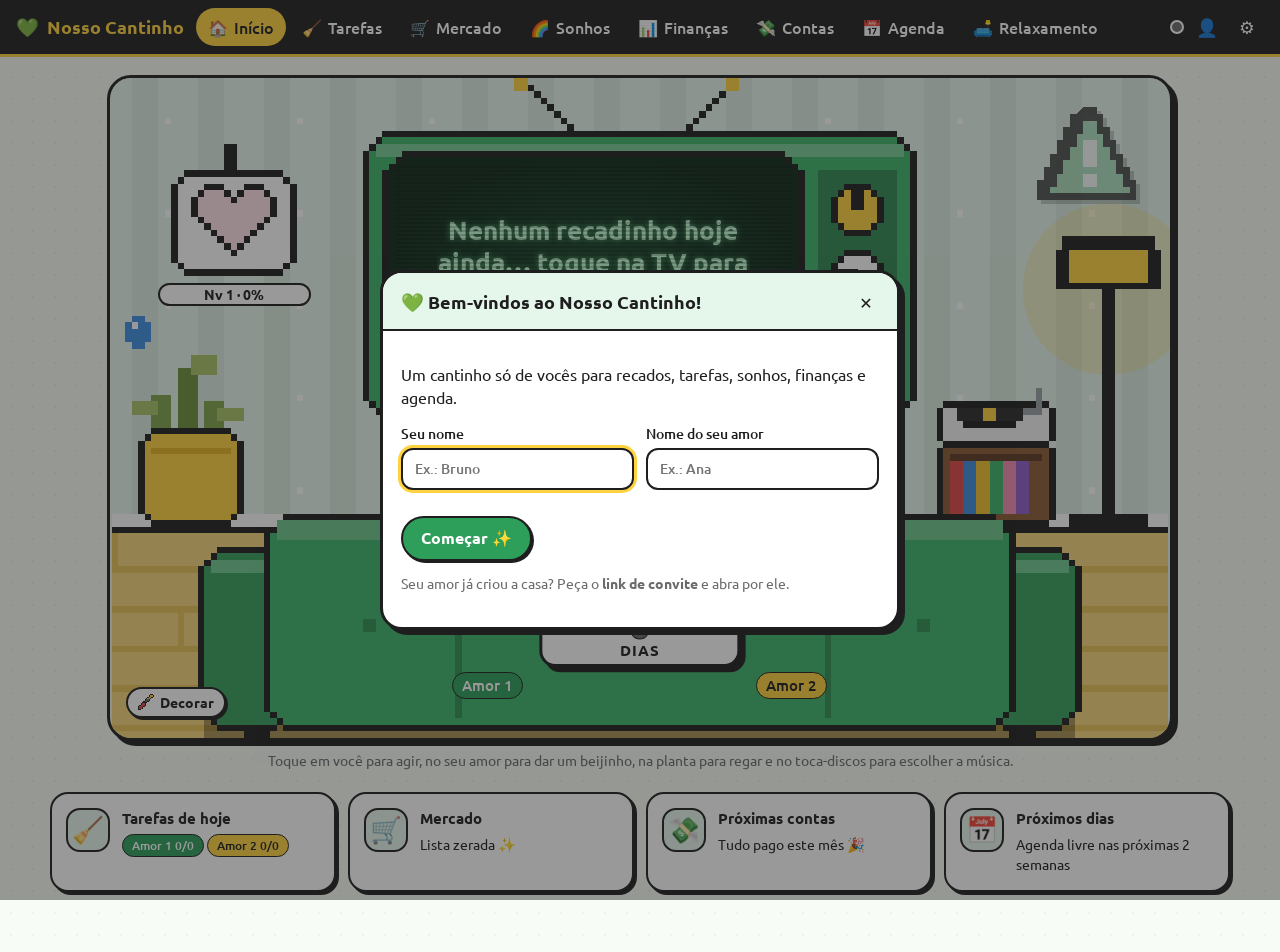
==== commit 480cf676: "Casa compartilhada por link de convite (versão GitHub Pages + Firebase) - casal/js/config.js para fi" ====
--- a/casal/index.html
+++ b/casal/index.html
@@ -26,6 +26,7 @@
   <div id="toasts" aria-live="polite"></div>
 
   <script src="js/util.js"></script>
+  <script src="js/config.js"></script>
   <script src="js/pixel.js"></script>
   <script src="js/store.js"></script>
   <script src="js/amor.js"></script>
--- a/casal/css/style.css
+++ b/casal/css/style.css
@@ -477,9 +477,7 @@
 
 /* ========== v3: ícones pixelados, cena interativa, decoração, amor, toca-discos, relaxamento ========== */
 .pix-icone { width: 20px; height: 20px; image-rendering: pixelated; display: block; flex-shrink: 0; }
-.menu .ic { display: grid; place-items: center; background: var(--branco); border-radius: 7px; padding: 2px; box-shadow: inset 0 0 0 1.5px var(--branco); }
-.menu a.ativo .ic { background: var(--branco); box-shadow: 0 0 0 2px var(--preto); }
-#config .pix-icone { background: var(--branco); border-radius: 7px; padding: 2px; }
+
 .menu a.ativo .pix-icone { filter: drop-shadow(1px 1px 0 rgba(0,0,0,.25)); }
 .logo { display: inline-flex; align-items: center; gap: 8px; }
 .logo .pix-icone { width: 24px; height: 24px; }
@@ -489,7 +487,7 @@
 
 .ponto-clique { position: absolute; background: transparent; border: none; cursor: pointer; border-radius: 10px; padding: 0; }
 .ponto-clique:hover, .ponto-clique:focus-visible { outline: 2px dashed rgba(30,30,30,.55); outline-offset: -2px; background: rgba(255,255,255,.12); }
-.nivel-tag { position: absolute; left: 6%; top: 35.5%; width: 15%; text-align: center; font-size: clamp(8px, 1.3cqw, 14px); font-weight: 700; background: var(--branco); border: 2px solid var(--preto); border-radius: 999px; pointer-events: none; }
+.nivel-tag { position: absolute; left: 4.5%; top: 31%; width: 14.5%; text-align: center; font-size: clamp(8px, 1.3cqw, 14px); font-weight: 700; background: var(--branco); border: 2px solid var(--preto); border-radius: 999px; pointer-events: none; }
 .cena-botoes { position: absolute; left: 1.5%; bottom: 3%; display: flex; flex-direction: column; gap: 6px; align-items: flex-start; }
 .chip-cena { display: inline-flex; align-items: center; gap: 6px; background: var(--branco); border: 2px solid var(--preto); border-radius: 999px; padding: 4px 10px; font-weight: 700; font-size: clamp(10px, 1.4cqw, 14px); cursor: pointer; box-shadow: var(--sombra-mini); max-width: 30cqw; white-space: nowrap; overflow: hidden; text-overflow: ellipsis; }
 .chip-cena .pix-icone { width: 16px; height: 16px; }
@@ -582,3 +580,36 @@
 .segmentado.mini button { padding: 4px 10px; font-size: .8rem; }
 .estrelas button { border: none; background: none; font-size: 1.2rem; color: var(--cinza-claro); cursor: pointer; padding: 0 1px; -webkit-text-stroke: 1px var(--preto); }
 .estrelas button.on { color: var(--amarelo); }
+
+/* v4: camada de quem está em pé, regador, prévia da decoração */
+.cena-topo { pointer-events: none; }
+.regador { animation: inclina 0.9s steps(2) infinite; transform-box: fill-box; transform-origin: 80% 60%; }
+@keyframes inclina { 50% { transform: rotate(-18deg); } }
+.agua .pingo { animation: pinga .6s linear infinite; }
+.agua .p1 { animation-delay: .15s; } .agua .p2 { animation-delay: .3s; } .agua .p3 { animation-delay: .45s; }
+@keyframes pinga { from { transform: translateY(0); opacity: 1; } to { transform: translateY(7px); opacity: 0; } }
+.deco-previa { position: sticky; top: -16px; z-index: 2; background: var(--branco); padding: 0 0 10px; margin-bottom: 4px; }
+.deco-previa .mini-cena { position: relative; width: 100%; max-width: 520px; margin: 0 auto; aspect-ratio: 16 / 10; border: 2.5px solid var(--preto); border-radius: 14px; overflow: hidden; box-shadow: var(--sombra-mini); }
+.deco-previa .mini-cena svg { position: absolute; inset: 0; width: 100%; height: 100%; image-rendering: pixelated; }
+@media (max-width: 560px) { .deco-previa .mini-cena { max-width: 100%; } .previa-boneco { display: none; } .deco-boneco { grid-template-columns: 1fr; } }
+.ambientes { display: flex; margin-bottom: 8px; }
+.amostra.sem { background: repeating-linear-gradient(45deg, #fff 0 4px, #ddd 4px 8px); }
+
+/* v5: caminhada com passos, braço do regador */
+.ator .fr.pa, .ator .fr.pb { opacity: 0; }
+.ator.andando .fr.parado { opacity: 0; }
+.ator.andando .fr.pa { animation: quadroA .34s steps(1) infinite; }
+.ator.andando .fr.pb { animation: quadroB .34s steps(1) infinite; }
+@keyframes quadroA { 0% { opacity: 1; } 50% { opacity: 0; } }
+@keyframes quadroB { 0% { opacity: 0; } 50% { opacity: 1; } }
+.ator.regando .corpo { animation: inclinar 1s ease-in-out infinite; }
+@keyframes inclinar { 50% { transform: translateX(-.6px) translateY(.4px); } }
+.braco { transform-box: fill-box; transform-origin: 92% 70%; }
+.braco.sobe { animation: braco-sobe .45s ease-out forwards; }
+.braco.rega { animation: braco-rega .8s ease-in-out infinite; }
+.braco.desce { animation: braco-desce .35s ease-in forwards; }
+@keyframes braco-sobe { from { transform: rotate(-75deg); } to { transform: rotate(0); } }
+@keyframes braco-rega { 0%, 100% { transform: rotate(0); } 50% { transform: rotate(-14deg); } }
+@keyframes braco-desce { from { transform: rotate(0); } to { transform: rotate(-75deg); opacity: 0; } }
+.braco .agua { opacity: 0; }
+.braco.rega .agua { opacity: 1; }
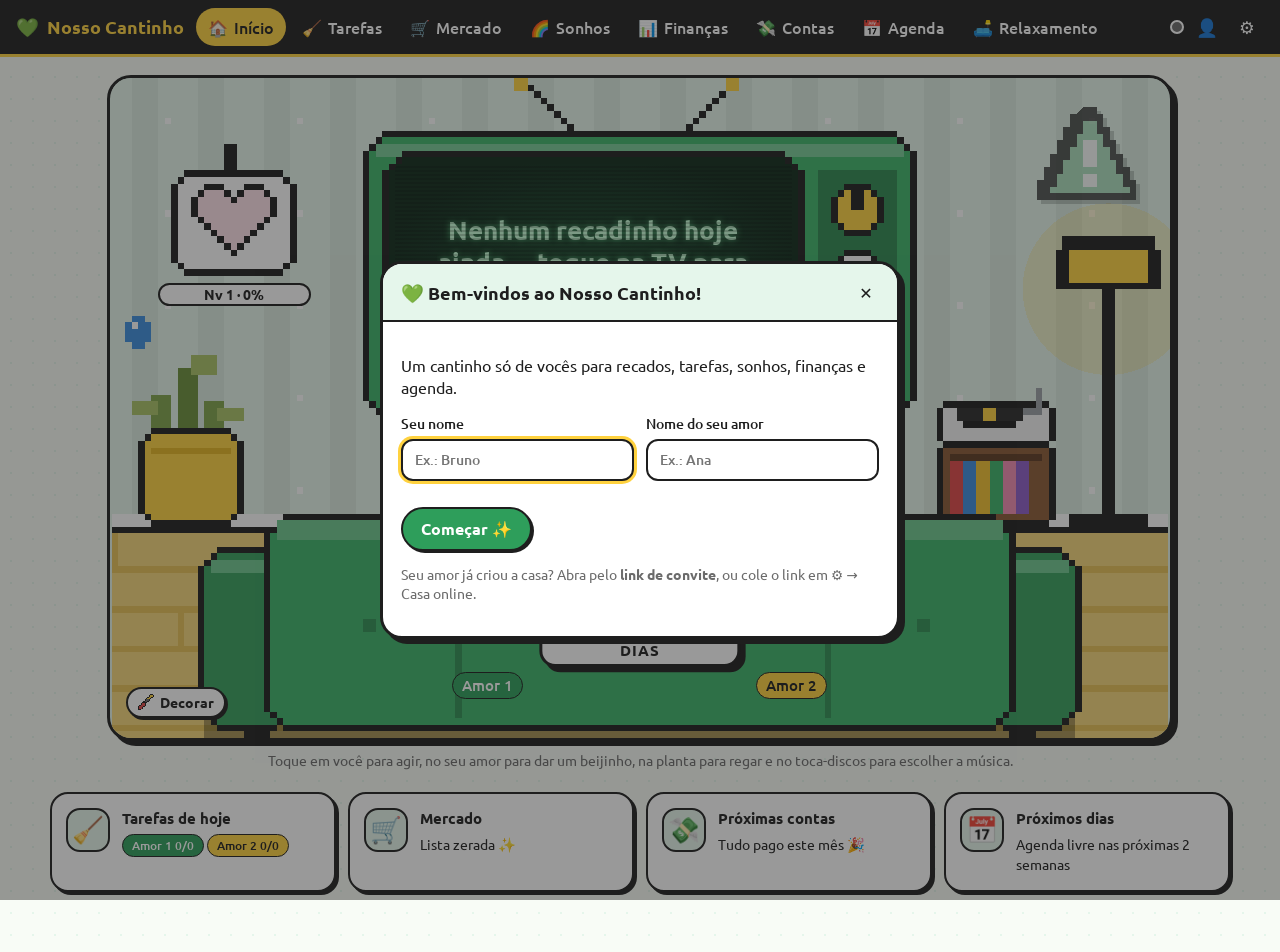
==== commit 9d0275ad: "App de celular (PWA) com casa online pelo Firebase gratuito - Instalável: manifest, ícones e service" ====
--- a/casal/index.html
+++ b/casal/index.html
@@ -10,6 +10,12 @@
 <link rel="preconnect" href="https://fonts.gstatic.com" crossorigin>
 <link href="https://fonts.googleapis.com/css2?family=Ubuntu:wght@400;500;700&display=swap" rel="stylesheet">
 <link rel="stylesheet" href="css/style.css">
+<link rel="manifest" href="manifest.webmanifest">
+<link rel="apple-touch-icon" href="icones/apple-touch-icon.png">
+<meta name="apple-mobile-web-app-capable" content="yes">
+<meta name="mobile-web-app-capable" content="yes">
+<meta name="apple-mobile-web-app-title" content="Cantinho">
+<meta name="apple-mobile-web-app-status-bar-style" content="black">
 </head>
 <body>
   <header class="topo">
@@ -43,5 +49,9 @@
   <script src="js/agenda.js"></script>
 <script src="js/relax.js"></script>
   <script src="js/app.js"></script>
+  <script>
+    // app instalável: registra o service worker (não roda dentro do claude.ai)
+    if ('serviceWorker' in navigator && location.protocol !== 'file:') navigator.serviceWorker.register('sw.js').catch(() => {});
+  </script>
 </body>
 </html>
--- a/casal/css/style.css
+++ b/casal/css/style.css
@@ -613,3 +613,9 @@
 @keyframes braco-desce { from { transform: rotate(0); } to { transform: rotate(-75deg); opacity: 0; } }
 .braco .agua { opacity: 0; }
 .braco.rega .agua { opacity: 1; }
+
+/* v9: casa online */
+.caixa-detalhe { border: 2px solid var(--preto); border-radius: 14px; padding: 10px 12px; margin-bottom: 10px; background: var(--fundo); }
+.caixa-detalhe summary { cursor: pointer; }
+.caixa-detalhe[open] summary { margin-bottom: 8px; }
+code { background: var(--cinza-claro); padding: 1px 5px; border-radius: 6px; font-size: .85em; }
